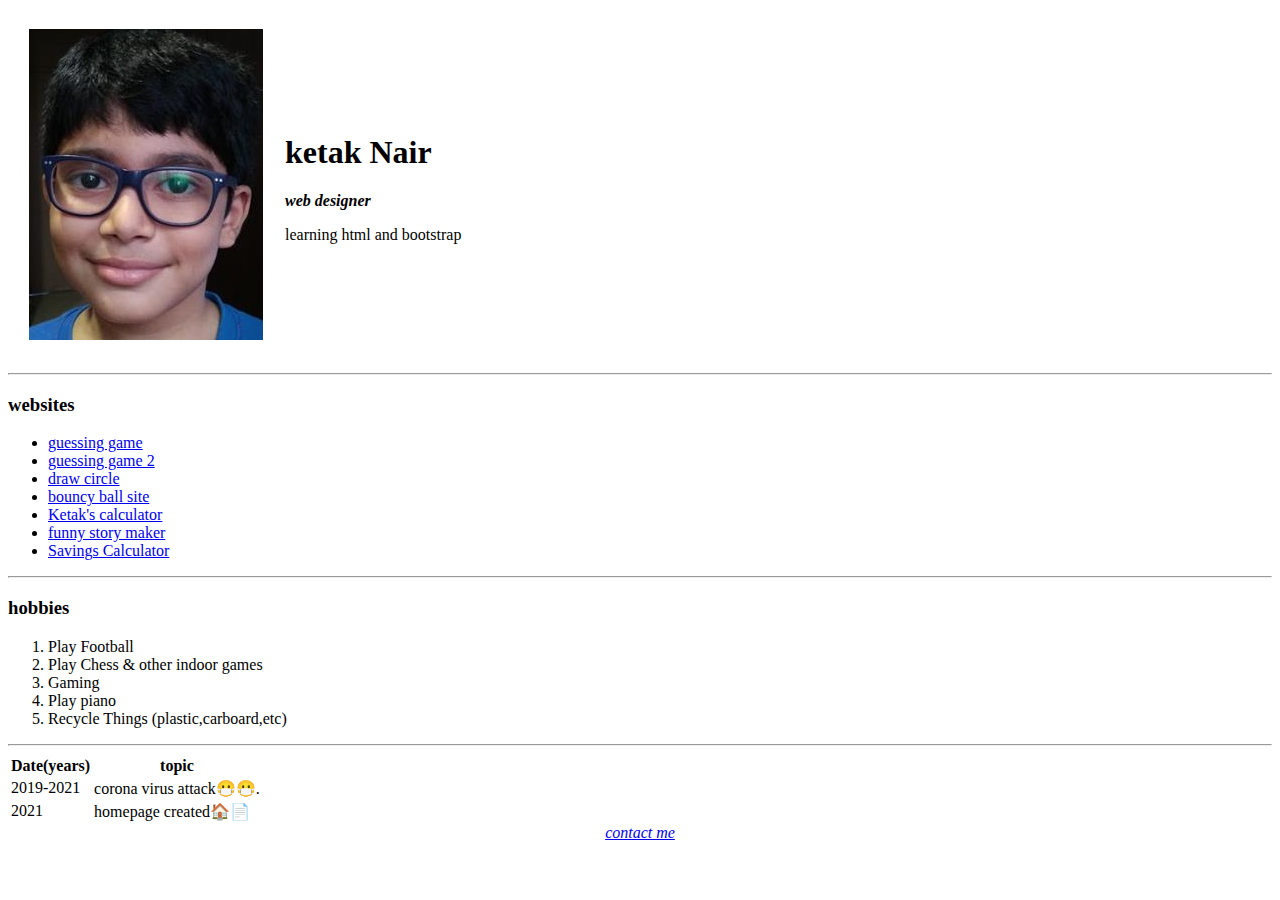
==== index.html @ 6f2fd9a6 "Add intial files in ketakpersonalsite" ====
<!DOCTYPE html>
<html>
  <head>
    <meta charset="utf-8">
    <title>ketak's first site</title>
  </head>
  <body>
    <table cellspacing="20">
      <tr>
        <td><img src="ketak's photo.png" alt="programming" ></td>
        <td>    <h1>ketak Nair</h1>
            <p><em><strong>web designer</strong></em></p>
            <p>learning html and bootstrap</p></td>
      </tr>
    </table>
      <hr>
      <h3>websites</h3>
      <ul>
        <li><a href="guessing game.html">guessing game</a></li>
        <li><a href="guessing game 2.html">guessing game 2</a></li>
        <li><a href="draw.html">draw circle</a></li>
        <li><a href="bouncy balls.html">bouncy ball site</a></li>
        <li><a href="Ketak's calculator.html">Ketak's calculator</a></li>
        <li><a href="funny story maker.html">funny story maker</a></li>
        <li><a href="calculator.html">Savings Calculator</a></li>
      </ul>
      <hr>
      <h3>hobbies</h3>
      <ol>
        <li> Play Football </li>
        <li> Play Chess & other indoor games </li>
        <li> Gaming </li>
        <li> Play piano </li>
        <li> Recycle Things (plastic,carboard,etc) </li>
      </ol>
      <hr>
      <table>
        <thead>
          <th>Date(years)</th>
          <th>topic</th>
        </thead>
        <tbody>
          <tr>
            <td>2019-2021</td>
            <td>corona virus attack😷😷.</td>
          </tr>
          <tr>
            <td>2021</td>
            <td>homepage created🏠📄</td>
          </tr>
        </tbody>
          </table>
      <center><a href="contacts.html"><em>contact me</em></a></center>
  </body>
</html>
</a>
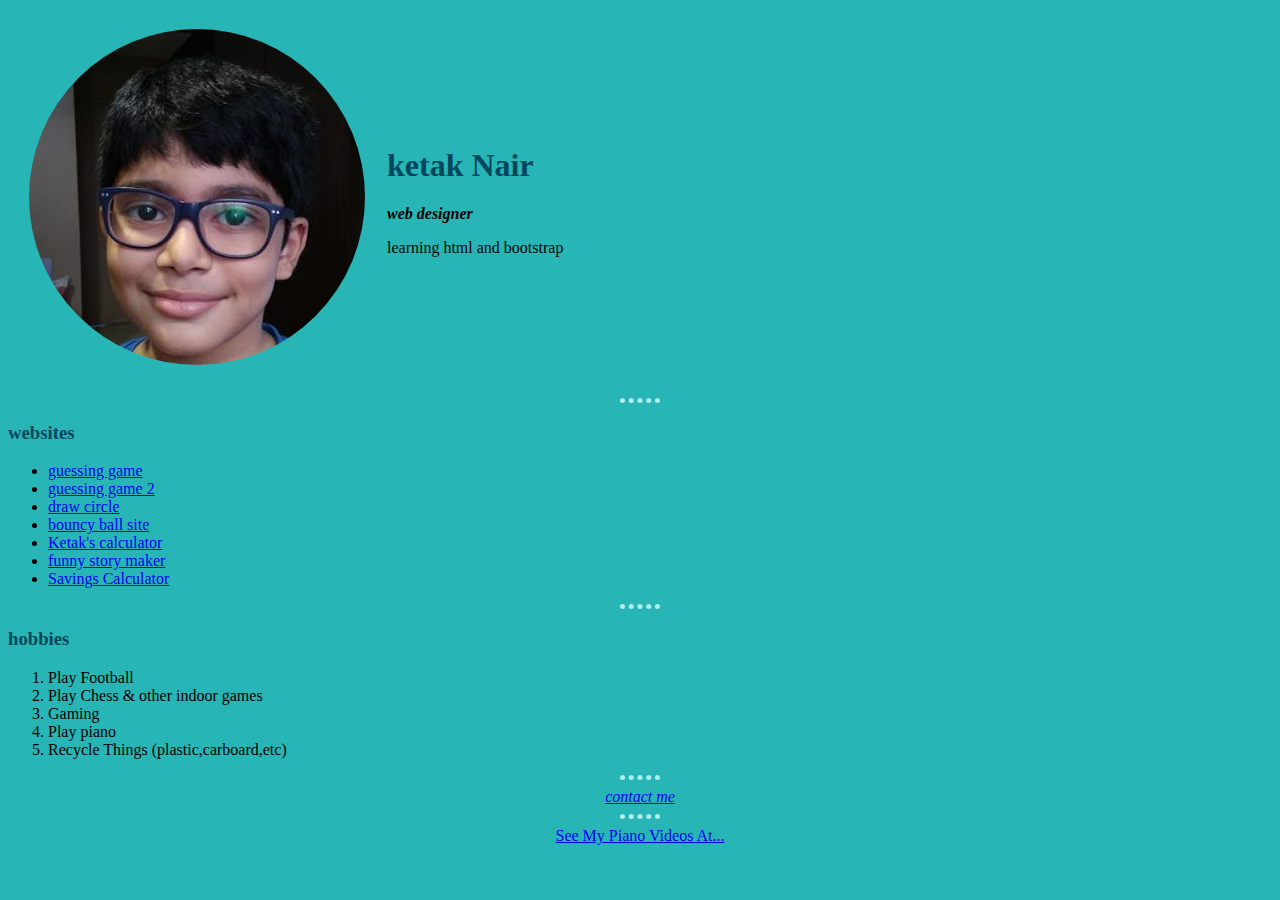
==== commit bccc4d0c: "Update index.html" ====
--- a/index.html
+++ b/index.html
@@ -3,6 +3,7 @@
   <head>
     <meta charset="utf-8">
     <title>ketak's first site</title>
+    <link rel="stylesheet" href="style.css">
   </head>
   <body>
     <table cellspacing="20">
@@ -34,23 +35,9 @@
         <li> Recycle Things (plastic,carboard,etc) </li>
       </ol>
       <hr>
-      <table>
-        <thead>
-          <th>Date(years)</th>
-          <th>topic</th>
-        </thead>
-        <tbody>
-          <tr>
-            <td>2019-2021</td>
-            <td>corona virus attack😷😷.</td>
-          </tr>
-          <tr>
-            <td>2021</td>
-            <td>homepage created🏠📄</td>
-          </tr>
-        </tbody>
-          </table>
       <center><a href="contacts.html"><em>contact me</em></a></center>
+      <hr>
+      <center><a href="https://www.youtube.com/channel/UC_SCpV6HW7uQHGepmEX5SzQ">See My Piano Videos At...</a></center>
   </body>
 </html>
 </a>
--- a/style.css
+++ b/style.css
@@ -0,0 +1,25 @@
+body {
+  background-color:#28b5b5;
+}
+hr {
+border-style:none;
+border-top-style:dotted;
+color:#b0efeb;
+border-width:5px;
+width:40px;
+}
+h1 {
+  color: #02475e;
+}
+h3{
+  color: #02475e;
+}
+ul {
+font-family:Serif;
+}
+ol {
+font-family:Serif;
+}
+label {
+font-family:Serif;
+}
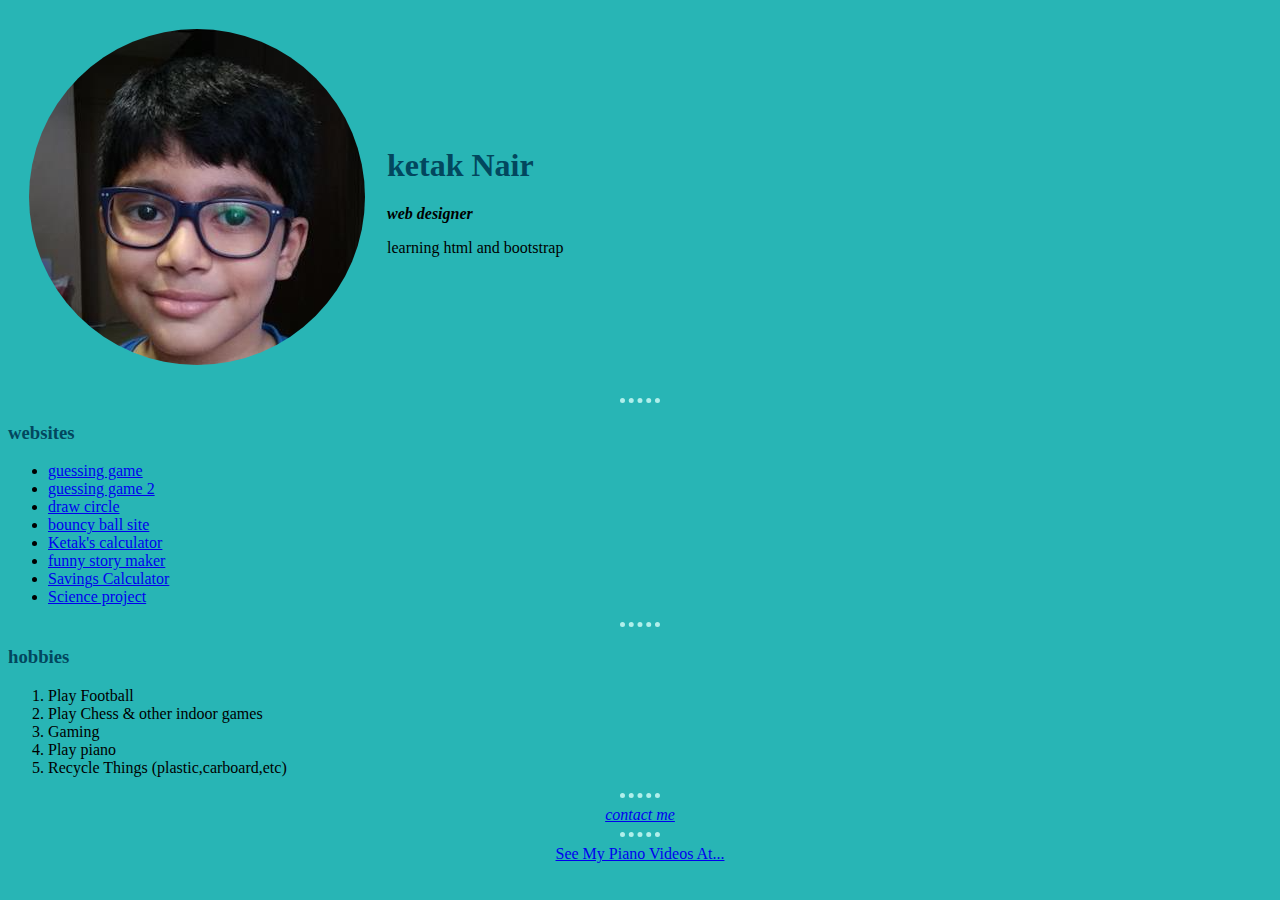
==== commit c3e423b3: "Update index.html" ====
--- a/index.html
+++ b/index.html
@@ -24,6 +24,7 @@
         <li><a href="Ketak's calculator.html">Ketak's calculator</a></li>
         <li><a href="funny story maker.html">funny story maker</a></li>
         <li><a href="calculator.html">Savings Calculator</a></li>
+        <li><a href="science project.html">Science project</a></li>
       </ul>
       <hr>
       <h3>hobbies</h3>
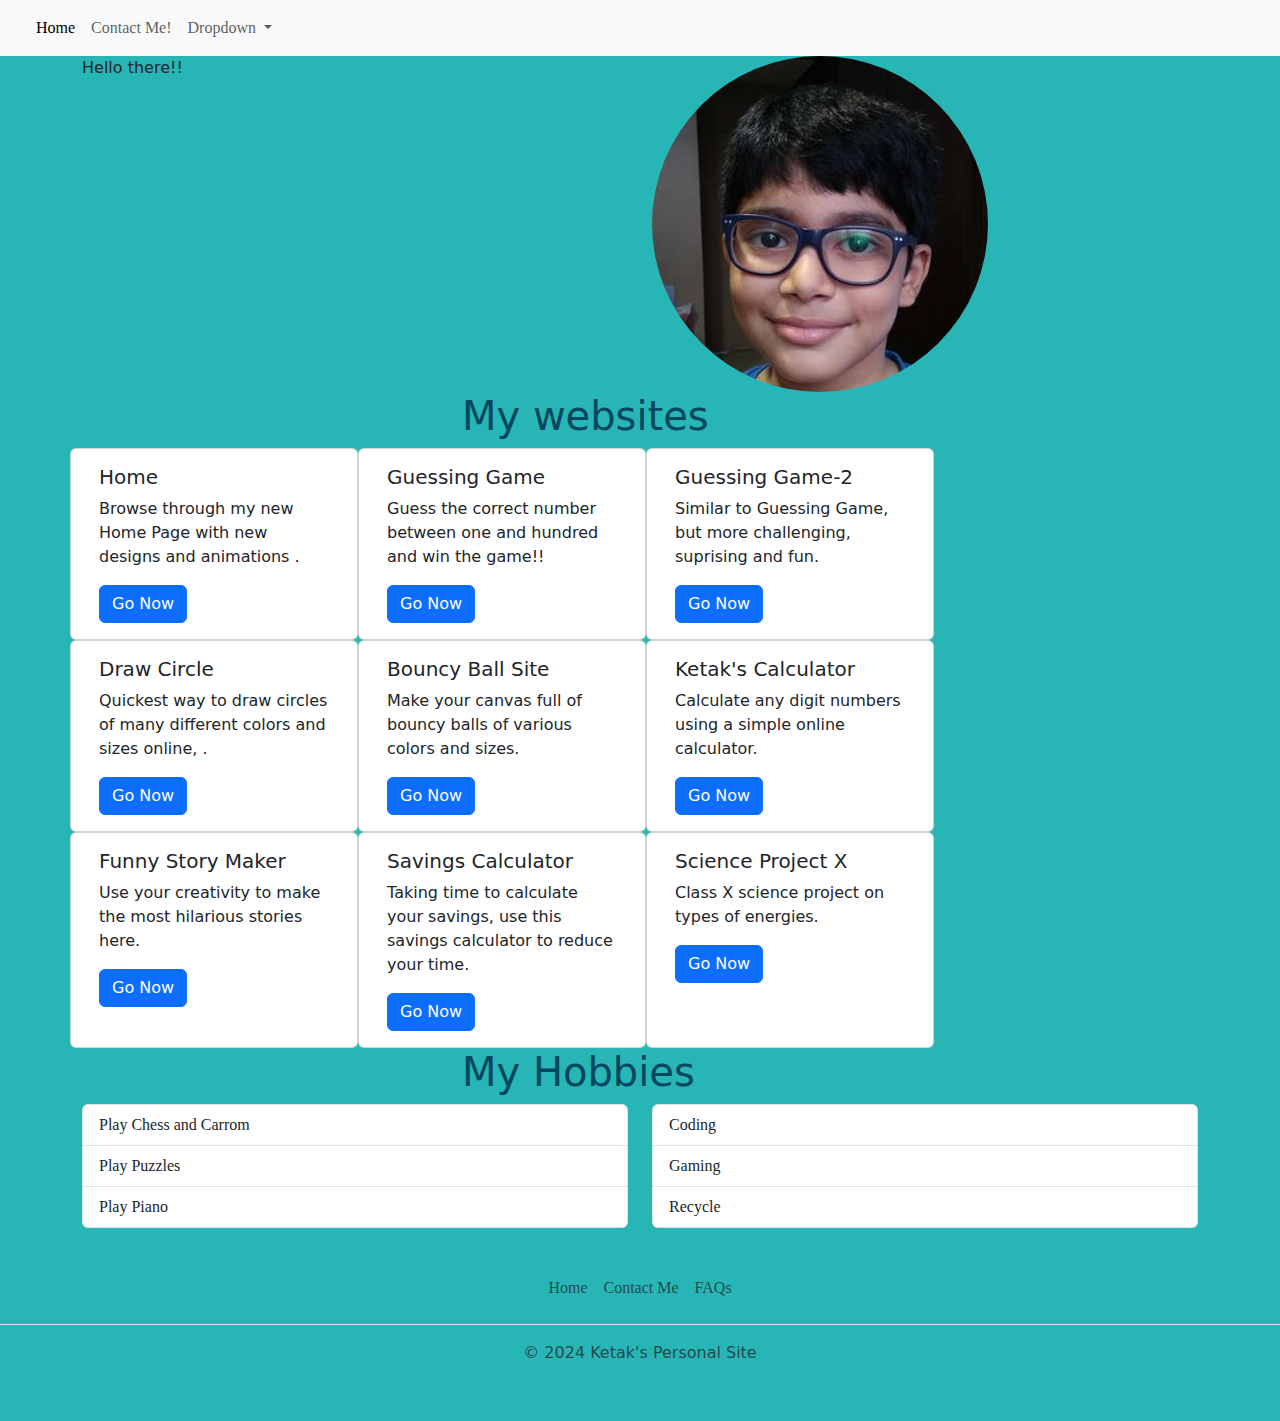
==== commit 0ca0caa2: "Update index.html" ====
--- a/index.html
+++ b/index.html
@@ -1,44 +1,168 @@
 <!DOCTYPE html>
-<html>
-  <head>
-    <meta charset="utf-8">
-    <title>ketak's first site</title>
-    <link rel="stylesheet" href="style.css">
-  </head>
-  <body>
-    <table cellspacing="20">
-      <tr>
-        <td><img src="ketak's photo.png" alt="programming" ></td>
-        <td>    <h1>ketak Nair</h1>
-            <p><em><strong>web designer</strong></em></p>
-            <p>learning html and bootstrap</p></td>
-      </tr>
-    </table>
-      <hr>
-      <h3>websites</h3>
-      <ul>
-        <li><a href="guessing game.html">guessing game</a></li>
-        <li><a href="guessing game 2.html">guessing game 2</a></li>
-        <li><a href="draw.html">draw circle</a></li>
-        <li><a href="bouncy balls.html">bouncy ball site</a></li>
-        <li><a href="Ketak's calculator.html">Ketak's calculator</a></li>
-        <li><a href="funny story maker.html">funny story maker</a></li>
-        <li><a href="calculator.html">Savings Calculator</a></li>
-        <li><a href="science project.html">Science project</a></li>
-      </ul>
-      <hr>
-      <h3>hobbies</h3>
-      <ol>
-        <li> Play Football </li>
-        <li> Play Chess & other indoor games </li>
-        <li> Gaming </li>
-        <li> Play piano </li>
-        <li> Recycle Things (plastic,carboard,etc) </li>
-      </ol>
-      <hr>
-      <center><a href="contacts.html"><em>contact me</em></a></center>
-      <hr>
-      <center><a href="https://www.youtube.com/channel/UC_SCpV6HW7uQHGepmEX5SzQ">See My Piano Videos At...</a></center>
-  </body>
+<html lang="en">
+<head>
+  <meta charset="UTF-8">
+  <meta name="viewport" content="width=device-width, initial-scale=1.0">
+  <title>Document</title>
+  <link href="https://cdn.jsdelivr.net/npm/bootstrap@5.3.3/dist/css/bootstrap.min.css" rel="stylesheet" integrity="sha384-QWTKZyjpPEjISv5WaRU9OFeRpok6YctnYmDr5pNlyT2bRjXh0JMhjY6hW+ALEwIH" crossorigin="anonymous">
+  <link rel="stylesheet" href="style.css">
+</head>
+<body>
+  <nav class="navbar navbar-expand-lg bg-body-tertiary">
+    <div class="container-fluid">
+      <a class="navbar-brand" href="#"><img height="30px" src="pi.png" alt=""></a>
+      <button class="navbar-toggler" type="button" data-bs-toggle="collapse" data-bs-target="#navbarSupportedContent" aria-controls="navbarSupportedContent" aria-expanded="false" aria-label="Toggle navigation">
+        <span class="navbar-toggler-icon"></span>
+      </button>
+      <div class="collapse navbar-collapse" id="navbarSupportedContent">
+        <ul class="navbar-nav me-auto mb-2 mb-lg-0">
+          <li class="nav-item">
+            <a class="nav-link active" aria-current="page" href="#">Home</a>
+          </li>
+          <li class="nav-item">
+            <a class="nav-link" href="#">Contact Me!</a>
+          </li>
+          <li class="nav-item dropdown">
+            <a class="nav-link dropdown-toggle" href="#" role="button" data-bs-toggle="dropdown" aria-expanded="false">
+              Dropdown
+            </a>
+            <ul class="dropdown-menu">
+              <li><a class="dropdown-item" href="#">Home</a></li>
+              <li><a class="dropdown-item" href="#">Guessing Game</a></li>
+              <li><a class="dropdown-item" href="#">Guessing Game-2</a></li>
+              <li><a class="dropdown-item" href="#">Draw Circle</a></li>
+              <li><a class="dropdown-item" href="#">Bouncy Ball Site</a></li>
+              <li><a class="dropdown-item" href="#">Ketak's Calculator</a></li>
+              <li><a class="dropdown-item" href="#">Funny Story Maker</a></li>
+              <li><a class="dropdown-item" href="#">Savings Calculator</a></li>
+              <li><a class="dropdown-item" href="#">Science Project X</a></li>
+            </ul>
+          </li>
+        </ul>
+      </div>
+    </div>
+  </nav>
+  <div class="container-sm">
+    <div class="row">
+      <div class="col-sm-6 profile"><p>Hello there!!</p></div>
+      <div class="col-sm-6 profile"><img src="ketak's photo.png" alt=""></div>
+    </div>
+  </div>
+  <div class="container-fluid">
+    <div class="row">
+      <div class="col-12 mid">
+       <!-- websites -->
+        <div class="container-sm websites">
+          <div class="row">
+            <div class="col-md-4"></div>
+            <div class="col-md-4"><h1 class="title"> My websites</h1></div>
+            <div class="col-md-4"></div>
+          </div>
+          <div class="row">
+            <div class="card col-4" style="width: 18rem;">
+              <div class="card-body">
+                <h5 class="card-title">Home</h5>
+                <p class="card-text">Browse through my new Home Page with new designs and animations .</p>
+                <a href="#" class="btn btn-primary">Go Now</a>
+              </div>
+            </div>
+            <div class="card col-4" style="width: 18rem;">
+              <div class="card-body">
+                <h5 class="card-title">Guessing Game</h5>
+                <p class="card-text">Guess the correct number between one and hundred and win the game!!</p>
+                <a href="guessing game.html" class="btn btn-primary">Go Now</a>
+              </div>
+            </div>
+            <div class="card col-4" style="width: 18rem;">
+              <div class="card-body">
+                <h5 class="card-title">Guessing Game-2</h5>
+                <p class="card-text">Similar to Guessing Game, but more challenging, suprising and fun.</p>
+                <a href="guessing game 2.html" class="btn btn-primary">Go Now</a>
+              </div>
+            </div>
+          </div>
+          <div class="row">
+            <div class="card col-4" style="width: 18rem;">
+              <div class="card-body">
+                <h5 class="card-title">Draw Circle</h5>
+                <p class="card-text">Quickest way to draw circles of many different colors and sizes online, .</p>
+                <a href="draw.html" class="btn btn-primary">Go Now</a>
+              </div>
+            </div>
+            <div class="card col-4" style="width: 18rem;">
+              <div class="card-body">
+                <h5 class="card-title">Bouncy Ball Site</h5>
+                <p class="card-text">Make your canvas full of bouncy balls of various colors and sizes.</p>
+                <a href="bouncy balls.html" class="btn btn-primary">Go Now</a>
+              </div>
+            </div>
+            <div class="card col-4" style="width: 18rem;">
+              <div class="card-body">
+                <h5 class="card-title">Ketak's Calculator</h5>
+                <p class="card-text">Calculate any digit numbers using a simple online calculator.</p>
+                <a href="Ketak's calculator.html" class="btn btn-primary">Go Now</a>
+              </div>
+            </div>
+          </div>
+          <div class="row">
+            <div class="card col-4" style="width: 18rem;">
+              <div class="card-body">
+                <h5 class="card-title">Funny Story Maker</h5>
+                <p class="card-text">Use your creativity to make the most hilarious stories here.</p>
+                <a href="funny story maker.html" class="btn btn-primary">Go Now</a>
+              </div>
+            </div>
+            <div class="card col-4" style="width: 18rem;">
+              <div class="card-body">
+                <h5 class="card-title">Savings Calculator</h5>
+                <p class="card-text">Taking time to calculate your savings, use this savings calculator to reduce your time.</p>
+                <a href="calculator.html" class="btn btn-primary">Go Now</a>
+              </div>
+            </div>
+            <div class="card col-4" style="width: 18rem;">
+              <div class="card-body">
+                <h5 class="card-title">Science Project X</h5>
+                <p class="card-text">Class X science project on types of energies.</p>
+                <a href="science project.html" class="btn btn-primary">Go Now</a>
+              </div>
+            </div>
+          </div>
+          <div class="row">
+            <div class="col-sm-4"></div>
+            <div class="col-sm-4"><h1 class="title"> My Hobbies </h1></div>
+            <div class="col-sm-4"></div>
+          </div>
+          <div class="row">
+            <div class="col-sm-6">
+              <ul class="list-group ">
+                <li class="list-group-item">Play Chess and Carrom</li>
+                <li class="list-group-item">Play Puzzles</li>
+                <li class="list-group-item">Play Piano</li>
+              </ul>
+            </div>
+            <div class="col-sm-6">
+              <ul class="list-group ">
+                <li class="list-group-item">Coding</li>
+                <li class="list-group-item">Gaming</li>
+                <li class="list-group-item">Recycle</li>
+              </ul>
+            </div>
+          </div>
+        </div>
+      </div>
+      </div>
+  </div>
+    <div>
+      <footer class="py-3 my-4">
+    <ul class="nav justify-content-center border-bottom pb-3 mb-3">
+      <li class="nav-item"><a href="#" class="nav-link px-2 text-muted">Home</a></li>
+      <li class="nav-item"><a href="#" class="nav-link px-2 text-muted">Contact Me</a></li>
+      <li class="nav-item"><a href="#" class="nav-link px-2 text-muted">FAQs</a></li>
+    </ul>
+    <p class="text-center text-muted">© 2024 Ketak's Personal Site</p>
+  </footer>
+    </div>
+
+  <script src="https://cdn.jsdelivr.net/npm/bootstrap@5.3.3/dist/js/bootstrap.bundle.min.js" integrity="sha384-YvpcrYf0tY3lHB60NNkmXc5s9fDVZLESaAA55NDzOxhy9GkcIdslK1eN7N6jIeHz" crossorigin="anonymous"></script>
+</body>
 </html>
-</a>
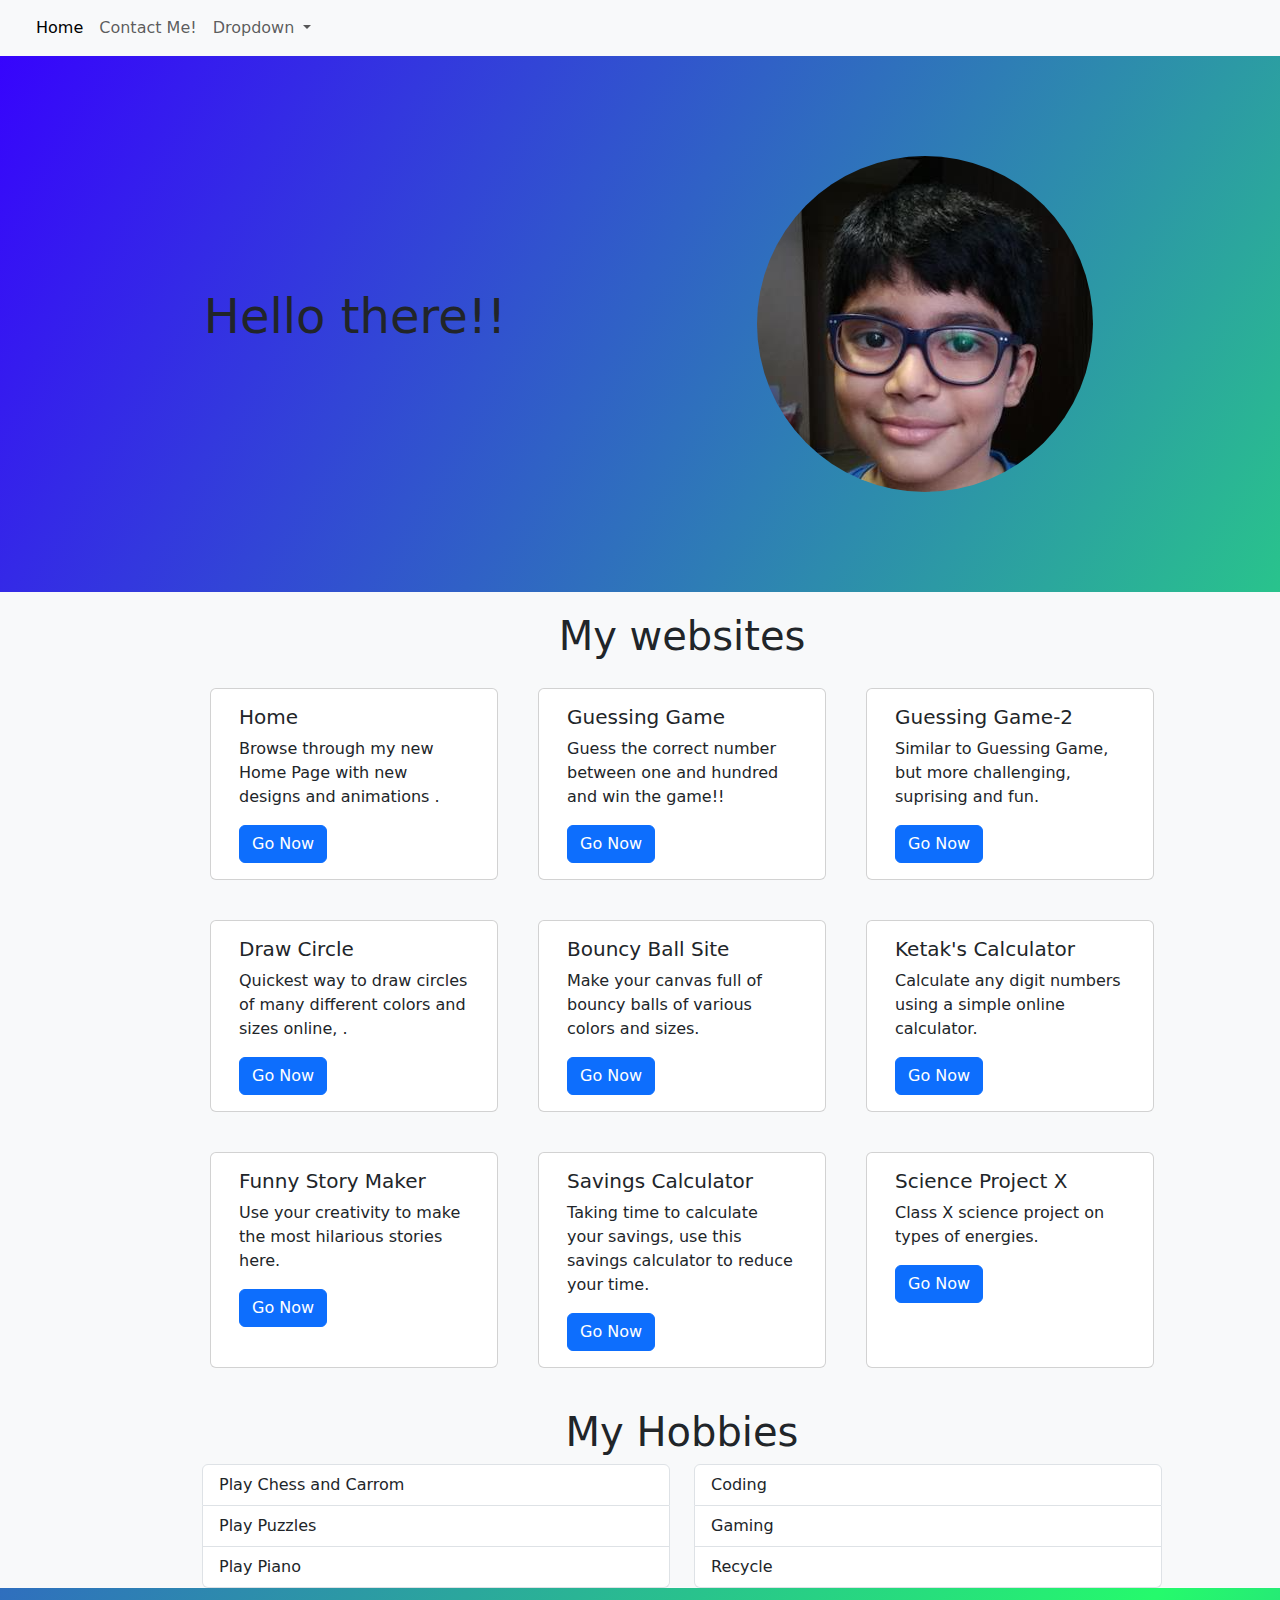
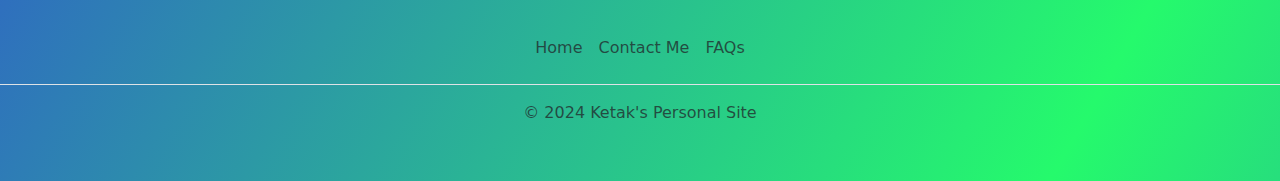
==== commit 9b38b6a4: "Update index.html" ====
--- a/index.html
+++ b/index.html
@@ -3,7 +3,7 @@
 <head>
   <meta charset="UTF-8">
   <meta name="viewport" content="width=device-width, initial-scale=1.0">
-  <title>Document</title>
+  <title>Ketak's Personal Site</title>
   <link href="https://cdn.jsdelivr.net/npm/bootstrap@5.3.3/dist/css/bootstrap.min.css" rel="stylesheet" integrity="sha384-QWTKZyjpPEjISv5WaRU9OFeRpok6YctnYmDr5pNlyT2bRjXh0JMhjY6hW+ALEwIH" crossorigin="anonymous">
   <link rel="stylesheet" href="style.css">
 </head>
--- a/style.css
+++ b/style.css
@@ -1,25 +1,63 @@
-body {
-  background-color:#28b5b5;
+body{
+
+  background: linear-gradient(300deg, #3700ff, #25fa6c, #3700ff);
+  background-size: 180% 180%;
+  animation: gradient-animation 18s ease infinite;
 }
-hr {
-border-style:none;
-border-top-style:dotted;
-color:#b0efeb;
-border-width:5px;
-width:40px;
+@keyframes gradient-animation {
+  0% {
+    background-position: 0% 50%;
+  }
+  50% {
+    background-position: 100% 50%;
+  }
+  100% {
+    background-position: 0% 50%;
+  }
 }
-h1 {
-  color: #02475e;
+.profile{
+  display:flex;
+  justify-content: center;
+  align-items: center;
+  margin:100px 0px 100px 0px ;
 }
-h3{
-  color: #02475e;
+@media (max-width:576px){
+  .profile{margin: 200px;}
+  .profile > img{margin-right:120px}
+  .card{margin-left:140px;}
+  .title{margin-right: 200px;}
 }
-ul {
-font-family:Serif;
+.profile > p{
+  font-size: 3em;   
 }
-ol {
-font-family:Serif;
+.mid{
+  background-color: #f8f9fa;
+  justify-content: center;
+  align-items: center;
 }
-label {
-font-family:Serif;
+.websites{
+  display: grid;
+  justify-content: center;
+  align-items: center;
+  margin-left: 100px;
 }
+.card{
+  margin: 20px;
+}
+.hobbies{
+  margin:20px;
+  display:grid;
+  justify-content: center;
+  align-items: center;
+}
+.title{
+  text-align: center;
+  padding: 20px;
+  padding-bottom:0%;
+}
+.space{
+  margin: 20px;
+}
+#imgCanvas{
+ background-color: white;
+}
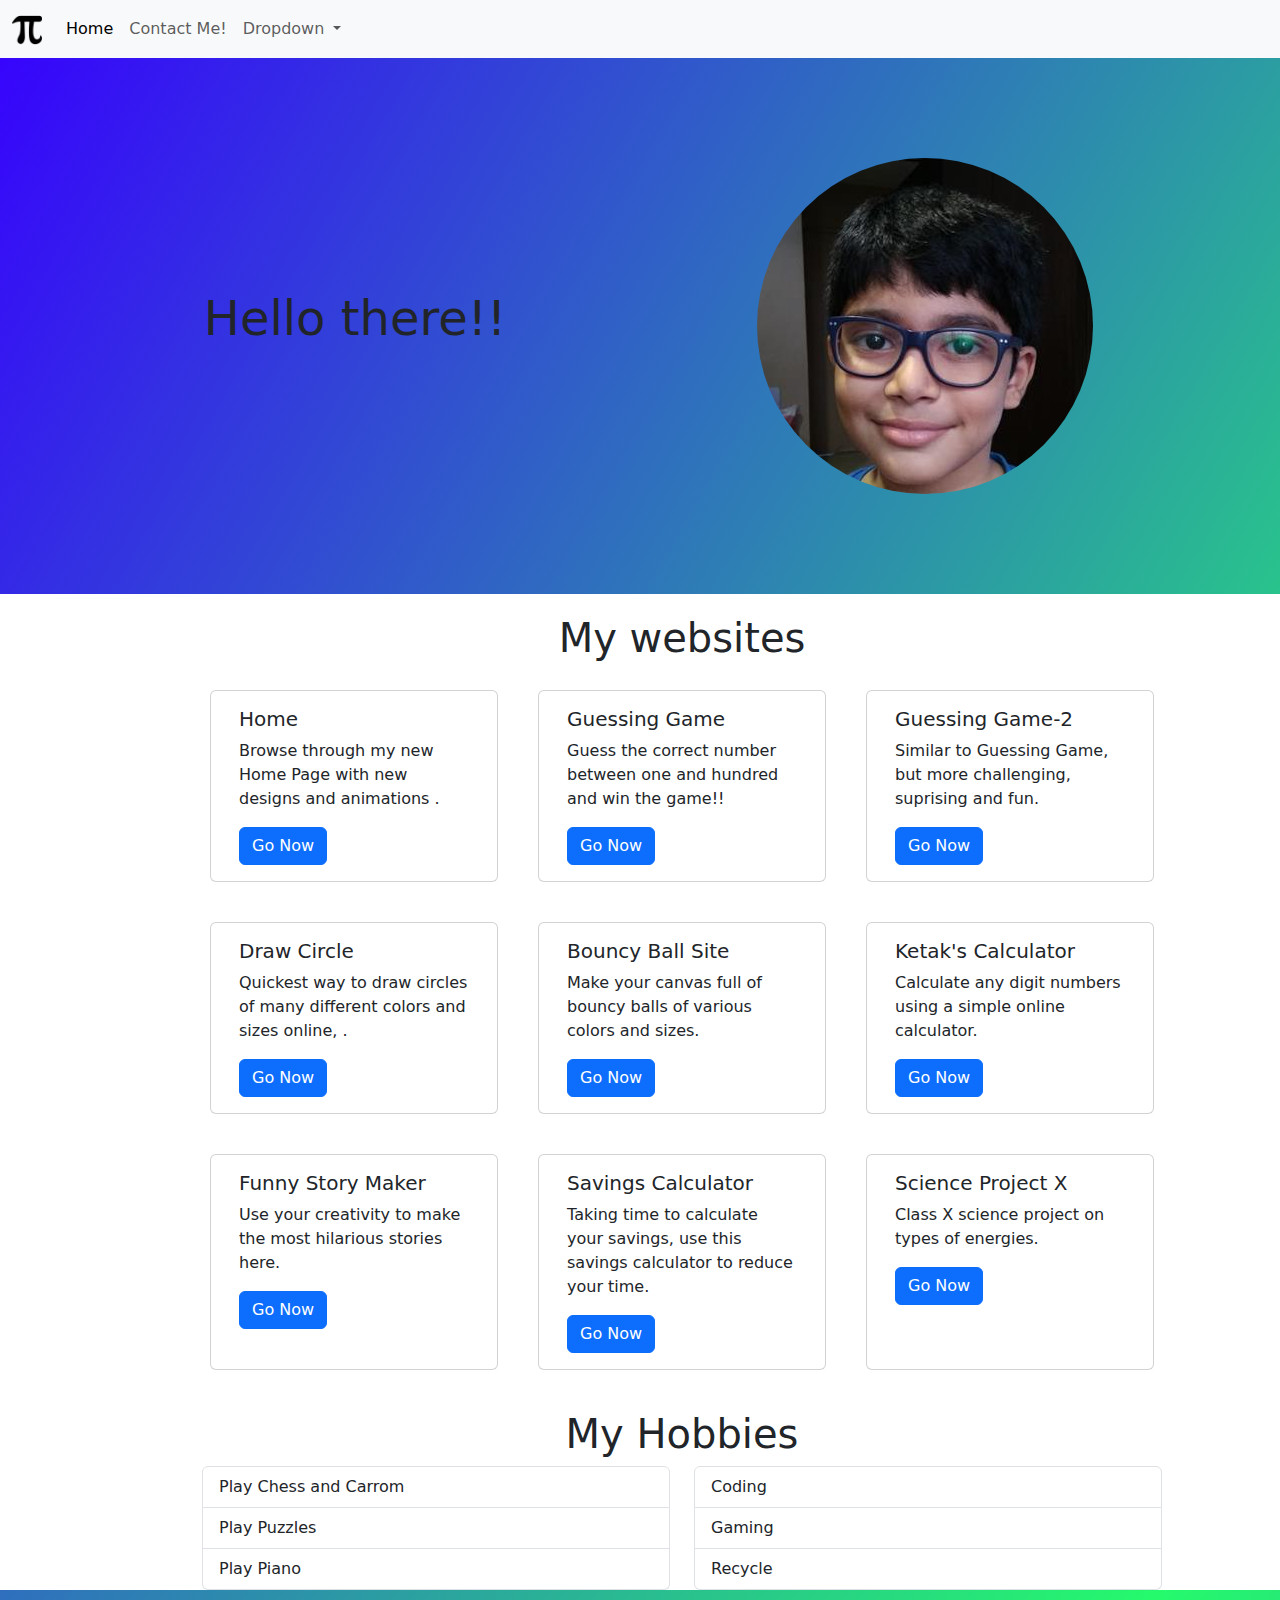
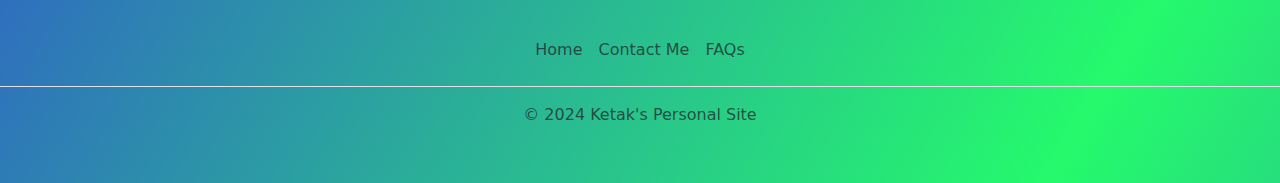
==== commit 1cc021e9: "Update index.html" ====
--- a/index.html
+++ b/index.html
@@ -156,7 +156,7 @@
       <footer class="py-3 my-4">
     <ul class="nav justify-content-center border-bottom pb-3 mb-3">
       <li class="nav-item"><a href="#" class="nav-link px-2 text-muted">Home</a></li>
-      <li class="nav-item"><a href="#" class="nav-link px-2 text-muted">Contact Me</a></li>
+      <li class="nav-item"><a href="contacts.html" class="nav-link px-2 text-muted">Contact Me</a></li>
       <li class="nav-item"><a href="#" class="nav-link px-2 text-muted">FAQs</a></li>
     </ul>
     <p class="text-center text-muted">© 2024 Ketak's Personal Site</p>
--- a/style.css
+++ b/style.css
@@ -61,3 +61,67 @@
 #imgCanvas{
  background-color: white;
 }
+.mid{
+  background-color: white;
+  width: 100%;
+}
+.profile-info{
+  width: 100%;
+}
+.info > p{
+  font-family: "Cedarville Cursive", cursive;
+  font-weight: 400;
+  font-style: normal;
+  font-size: 100px;
+  text-align: center;
+  padding: 100px;
+}
+.grid-container{
+  display: grid;
+  grid-template-columns: auto auto;
+  column-gap: 2em;
+  row-gap: 2em;
+  justify-content: center;
+}
+.item{
+  height: 300px;
+  width: 500px;
+  margin:20px ;
+  word-wrap: break-word;
+  padding: 5em;
+  box-shadow: 2px 2px 2px rgb(23, 53, 63);
+  border-radius: 5px;
+  background: linear-gradient(300deg, #ddd4ff, #d1ffe0, #ddd4ff);
+  background-size: 180% 180%;
+  animation: gradient-animation 18s ease infinite;
+}
+@keyframes gradient-animation {
+  0% {
+    background-position: 0% 50%;
+  }
+  50% {
+    background-position: 100% 50%;
+  }
+  100% {
+    background-position: 0% 50%;
+  }
+}
+.btn-primary:hover{
+  box-shadow:5px 5px 5px rgb(75, 98, 105);
+}
+@media (max-width:992px){
+  .grid-container{
+    display: grid;
+    grid-template-columns: auto ;
+  }
+}
+@media (max-width:576px){
+  .grid-container{
+    display: grid;
+    grid-template-columns: auto ;
+  }
+  .item{
+    height: 250px;
+    width: 400px;
+  }
+}
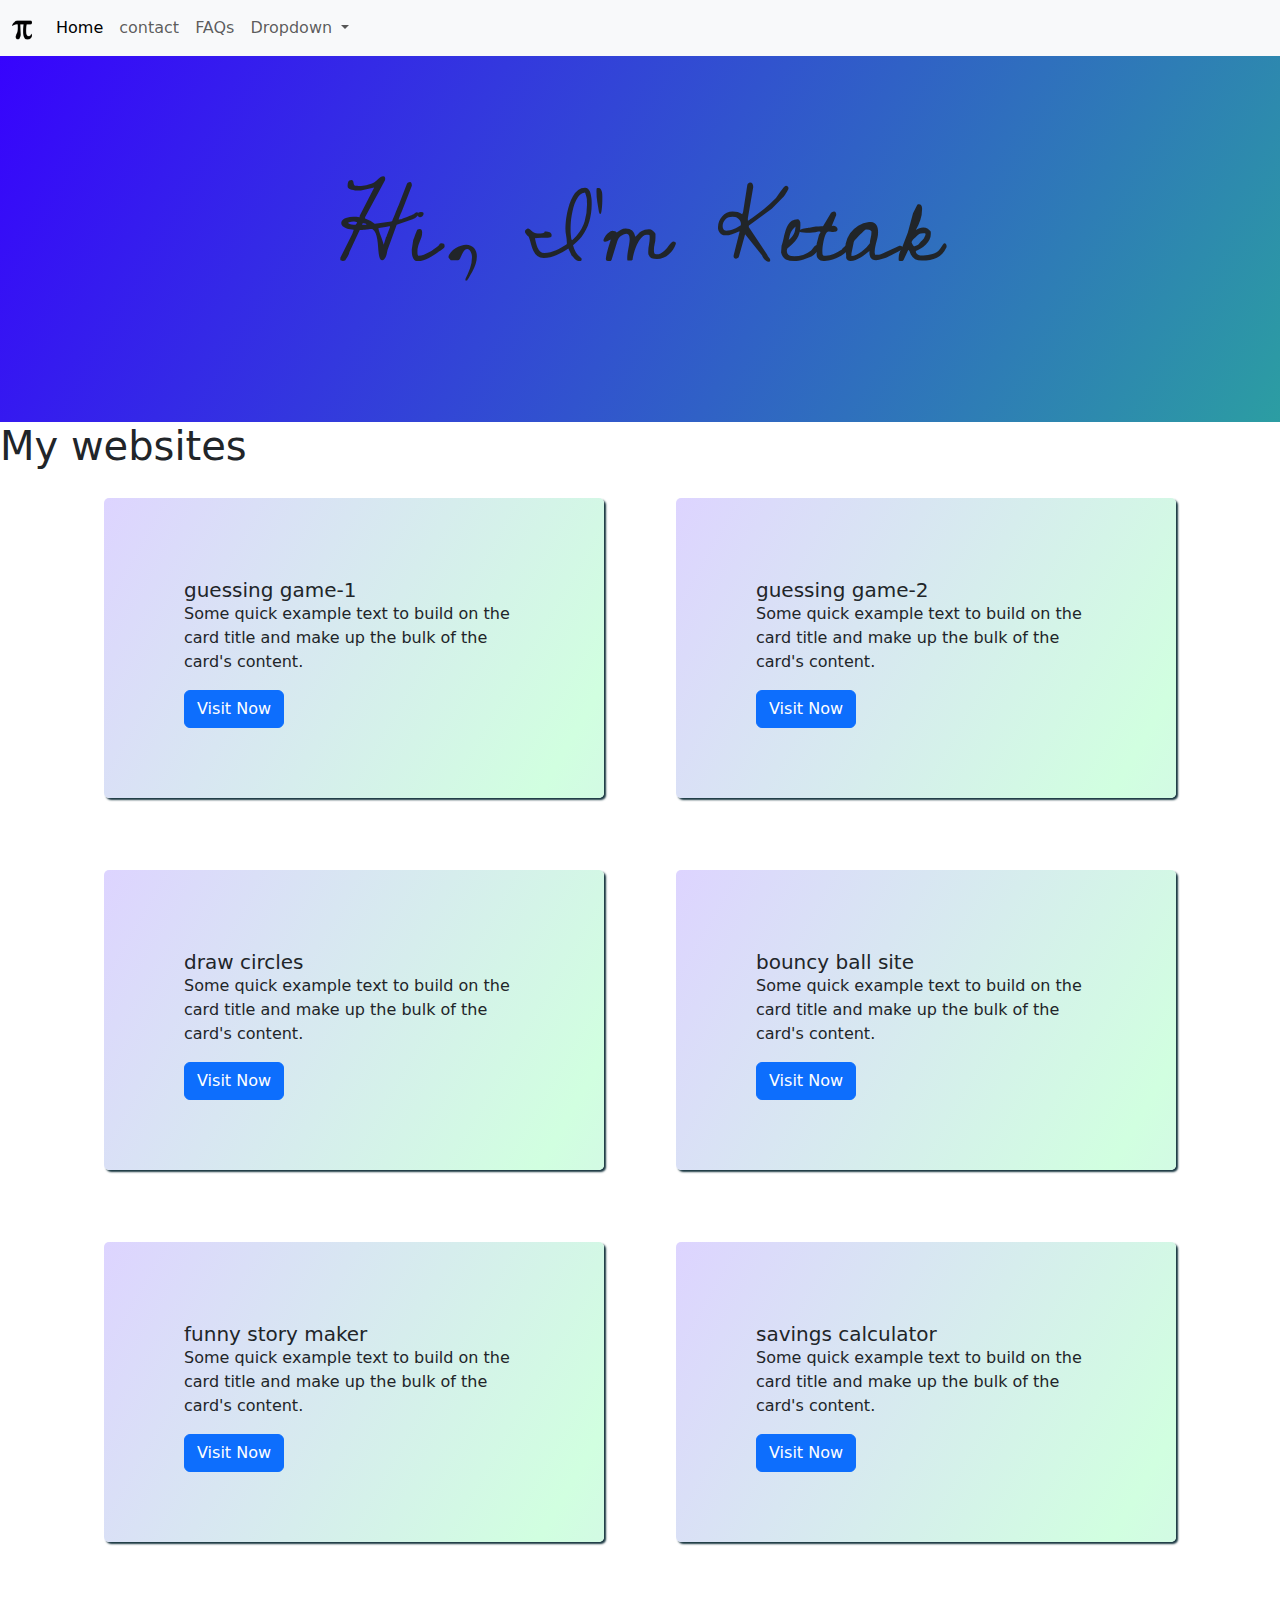
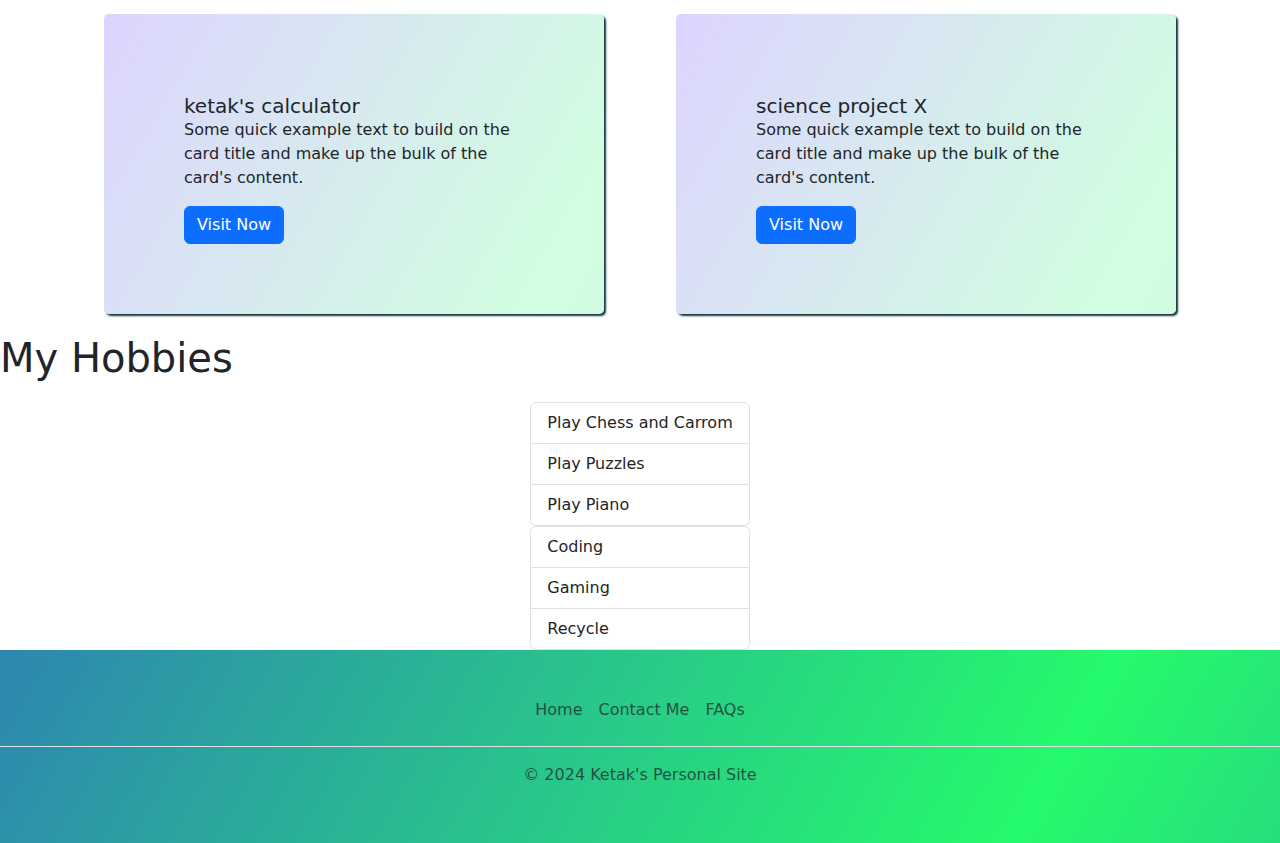
==== commit 2df7f3dd: "Update index.html" ====
--- a/index.html
+++ b/index.html
@@ -4,13 +4,17 @@
   <meta charset="UTF-8">
   <meta name="viewport" content="width=device-width, initial-scale=1.0">
   <title>Ketak's Personal Site</title>
+  <link rel="icon" href="pi.png">
   <link href="https://cdn.jsdelivr.net/npm/bootstrap@5.3.3/dist/css/bootstrap.min.css" rel="stylesheet" integrity="sha384-QWTKZyjpPEjISv5WaRU9OFeRpok6YctnYmDr5pNlyT2bRjXh0JMhjY6hW+ALEwIH" crossorigin="anonymous">
+  <link rel="preconnect" href="https://fonts.googleapis.com">
+  <link rel="preconnect" href="https://fonts.gstatic.com" crossorigin>
+  <link href="https://fonts.googleapis.com/css2?family=Cedarville+Cursive&display=swap" rel="stylesheet">
   <link rel="stylesheet" href="style.css">
 </head>
 <body>
   <nav class="navbar navbar-expand-lg bg-body-tertiary">
     <div class="container-fluid">
-      <a class="navbar-brand" href="#"><img height="30px" src="pi.png" alt=""></a>
+      <a class="navbar-brand" href="#"><img width="20px" src="pi.png" alt=""></a>
       <button class="navbar-toggler" type="button" data-bs-toggle="collapse" data-bs-target="#navbarSupportedContent" aria-controls="navbarSupportedContent" aria-expanded="false" aria-label="Toggle navigation">
         <span class="navbar-toggler-icon"></span>
       </button>
@@ -20,7 +24,10 @@
             <a class="nav-link active" aria-current="page" href="#">Home</a>
           </li>
           <li class="nav-item">
-            <a class="nav-link" href="#">Contact Me!</a>
+            <a class="nav-link" href="contacts.html">contact</a>
+          </li>
+          <li class="nav-item">
+            <a class="nav-link" href="contacts.html">FAQs</a>
           </li>
           <li class="nav-item dropdown">
             <a class="nav-link dropdown-toggle" href="#" role="button" data-bs-toggle="dropdown" aria-expanded="false">
@@ -28,141 +35,98 @@
             </a>
             <ul class="dropdown-menu">
               <li><a class="dropdown-item" href="#">Home</a></li>
-              <li><a class="dropdown-item" href="#">Guessing Game</a></li>
-              <li><a class="dropdown-item" href="#">Guessing Game-2</a></li>
-              <li><a class="dropdown-item" href="#">Draw Circle</a></li>
-              <li><a class="dropdown-item" href="#">Bouncy Ball Site</a></li>
-              <li><a class="dropdown-item" href="#">Ketak's Calculator</a></li>
-              <li><a class="dropdown-item" href="#">Funny Story Maker</a></li>
-              <li><a class="dropdown-item" href="#">Savings Calculator</a></li>
-              <li><a class="dropdown-item" href="#">Science Project X</a></li>
+              <li><a class="dropdown-item" href="guessing game.html">Guessing Game</a></li>
+              <li><a class="dropdown-item" href="guessing game 2.html">Guessing Game-2</a></li>
+              <li><a class="dropdown-item" href="draw.html">Draw Circle</a></li>
+              <li><a class="dropdown-item" href="bouncy balls.html">Bouncy Ball Site</a></li>
+              <li><a class="dropdown-item" href="Ketak's calculator.html">Ketak's Calculator</a></li>
+              <li><a class="dropdown-item" href="funny story maker.html">Funny Story Maker</a></li>
+              <li><a class="dropdown-item" href="calculator.html">Savings Calculator</a></li>
+              <li><a class="dropdown-item" href="science project.html">Science Project X</a></li>
             </ul>
           </li>
         </ul>
       </div>
     </div>
   </nav>
-  <div class="container-sm">
+  <div class="container profile-info">
     <div class="row">
-      <div class="col-sm-6 profile"><p>Hello there!!</p></div>
-      <div class="col-sm-6 profile"><img src="ketak's photo.png" alt=""></div>
+      <div class="col-12 info"><p>Hi, I'm Ketak</p></div>
     </div>
   </div>
-  <div class="container-fluid">
-    <div class="row">
-      <div class="col-12 mid">
-       <!-- websites -->
-        <div class="container-sm websites">
-          <div class="row">
-            <div class="col-md-4"></div>
-            <div class="col-md-4"><h1 class="title"> My websites</h1></div>
-            <div class="col-md-4"></div>
-          </div>
-          <div class="row">
-            <div class="card col-4" style="width: 18rem;">
-              <div class="card-body">
-                <h5 class="card-title">Home</h5>
-                <p class="card-text">Browse through my new Home Page with new designs and animations .</p>
-                <a href="#" class="btn btn-primary">Go Now</a>
-              </div>
-            </div>
-            <div class="card col-4" style="width: 18rem;">
-              <div class="card-body">
-                <h5 class="card-title">Guessing Game</h5>
-                <p class="card-text">Guess the correct number between one and hundred and win the game!!</p>
-                <a href="guessing game.html" class="btn btn-primary">Go Now</a>
-              </div>
-            </div>
-            <div class="card col-4" style="width: 18rem;">
-              <div class="card-body">
-                <h5 class="card-title">Guessing Game-2</h5>
-                <p class="card-text">Similar to Guessing Game, but more challenging, suprising and fun.</p>
-                <a href="guessing game 2.html" class="btn btn-primary">Go Now</a>
-              </div>
-            </div>
-          </div>
-          <div class="row">
-            <div class="card col-4" style="width: 18rem;">
-              <div class="card-body">
-                <h5 class="card-title">Draw Circle</h5>
-                <p class="card-text">Quickest way to draw circles of many different colors and sizes online, .</p>
-                <a href="draw.html" class="btn btn-primary">Go Now</a>
-              </div>
-            </div>
-            <div class="card col-4" style="width: 18rem;">
-              <div class="card-body">
-                <h5 class="card-title">Bouncy Ball Site</h5>
-                <p class="card-text">Make your canvas full of bouncy balls of various colors and sizes.</p>
-                <a href="bouncy balls.html" class="btn btn-primary">Go Now</a>
-              </div>
-            </div>
-            <div class="card col-4" style="width: 18rem;">
-              <div class="card-body">
-                <h5 class="card-title">Ketak's Calculator</h5>
-                <p class="card-text">Calculate any digit numbers using a simple online calculator.</p>
-                <a href="Ketak's calculator.html" class="btn btn-primary">Go Now</a>
-              </div>
-            </div>
-          </div>
-          <div class="row">
-            <div class="card col-4" style="width: 18rem;">
-              <div class="card-body">
-                <h5 class="card-title">Funny Story Maker</h5>
-                <p class="card-text">Use your creativity to make the most hilarious stories here.</p>
-                <a href="funny story maker.html" class="btn btn-primary">Go Now</a>
-              </div>
-            </div>
-            <div class="card col-4" style="width: 18rem;">
-              <div class="card-body">
-                <h5 class="card-title">Savings Calculator</h5>
-                <p class="card-text">Taking time to calculate your savings, use this savings calculator to reduce your time.</p>
-                <a href="calculator.html" class="btn btn-primary">Go Now</a>
-              </div>
-            </div>
-            <div class="card col-4" style="width: 18rem;">
-              <div class="card-body">
-                <h5 class="card-title">Science Project X</h5>
-                <p class="card-text">Class X science project on types of energies.</p>
-                <a href="science project.html" class="btn btn-primary">Go Now</a>
-              </div>
-            </div>
-          </div>
-          <div class="row">
-            <div class="col-sm-4"></div>
-            <div class="col-sm-4"><h1 class="title"> My Hobbies </h1></div>
-            <div class="col-sm-4"></div>
-          </div>
-          <div class="row">
-            <div class="col-sm-6">
-              <ul class="list-group ">
-                <li class="list-group-item">Play Chess and Carrom</li>
-                <li class="list-group-item">Play Puzzles</li>
-                <li class="list-group-item">Play Piano</li>
-              </ul>
-            </div>
-            <div class="col-sm-6">
-              <ul class="list-group ">
-                <li class="list-group-item">Coding</li>
-                <li class="list-group-item">Gaming</li>
-                <li class="list-group-item">Recycle</li>
-              </ul>
-            </div>
-          </div>
+  <div class="mid">
+    <h1>My websites</h1>
+    <div class="grid-container">
+        <div class="item">
+          <h5 class="card-title">guessing game-1</h5>
+          <p class="card-text">Some quick example text to build on the card title and make up the bulk of the card's content.</p>
+      <a href="guessing game.html" class="btn btn-primary">Visit Now</a>
         </div>
+        <div class="item">
+          <h5 class="card-title">guessing game-2</h5>
+          <p class="card-text">Some quick example text to build on the card title and make up the bulk of the card's content.</p>
+      <a href="guessing game 2.html" class="btn btn-primary">Visit Now</a>
+        </div>
+        <div class="item">
+          <h5 class="card-title">draw circles</h5>
+          <p class="card-text">Some quick example text to build on the card title and make up the bulk of the card's content.</p>
+      <a href="draw.html" class="btn btn-primary">Visit Now</a>
+        </div>
+        <div class="item">
+          <h5 class="card-title">bouncy ball site</h5>
+          <p class="card-text">Some quick example text to build on the card title and make up the bulk of the card's content.</p>
+      <a href="bouncy balls.html" class="btn btn-primary">Visit Now</a>
+        </div>
+        <div class="item">
+          <h5 class="card-title">funny story maker</h5>
+          <p class="card-text">Some quick example text to build on the card title and make up the bulk of the card's content.</p>
+      <a href="funny story maker.html" class="btn btn-primary">Visit Now</a>
+        </div>
+        <div class="item">
+          <h5 class="card-title">savings calculator</h5>
+          <p class="card-text">Some quick example text to build on the card title and make up the bulk of the card's content.</p>
+      <a href="calculator.html" class="btn btn-primary">Visit Now</a>
+        </div>
+        <div class="item">
+          <h5 class="card-title">ketak's calculator</h5>
+          <p class="card-text">Some quick example text to build on the card title and make up the bulk of the card's content.</p>
+      <a href="Ketak's calculator.html" class="btn btn-primary">Visit Now</a>
+        </div> 
+        <div class="item">
+          <h5 class="card-title">science project X</h5>
+          <p class="card-text">Some quick example text to build on the card title and make up the bulk of the card's content.</p>
+      <a href="science project.html" class="btn btn-primary">Visit Now</a>
+        </div>
+    </div>
+    <h1>My Hobbies</h1>
+    <div class="hobbies">
+      <div class="hobbies-table">
+        <ul class="list-group ">
+          <li class="list-group-item">Play Chess and Carrom</li>
+          <li class="list-group-item">Play Puzzles</li>
+          <li class="list-group-item">Play Piano</li>
+        </ul>
       </div>
+      <div class="hobbies-table">
+        <ul class="list-group ">
+          <li class="list-group-item">Coding</li>
+          <li class="list-group-item">Gaming</li>
+          <li class="list-group-item">Recycle</li>
+        </ul>
       </div>
+    </div>
   </div>
-    <div>
-      <footer class="py-3 my-4">
-    <ul class="nav justify-content-center border-bottom pb-3 mb-3">
-      <li class="nav-item"><a href="#" class="nav-link px-2 text-muted">Home</a></li>
-      <li class="nav-item"><a href="contacts.html" class="nav-link px-2 text-muted">Contact Me</a></li>
-      <li class="nav-item"><a href="#" class="nav-link px-2 text-muted">FAQs</a></li>
-    </ul>
-    <p class="text-center text-muted">© 2024 Ketak's Personal Site</p>
-  </footer>
-    </div>
 
+    <footer class="py-3 my-4">
+  <ul class="nav justify-content-center border-bottom pb-3 mb-3">
+    <li class="nav-item"><a href="#" class="nav-link px-2 text-muted">Home</a></li>
+    <li class="nav-item"><a href="contacts.html" class="nav-link px-2 text-muted">Contact Me</a></li>
+    <li class="nav-item"><a href="contacts.html" class="nav-link px-2 text-muted">FAQs</a></li>
+  </ul>
+  <p class="text-center text-muted">© 2024 Ketak's Personal Site</p>
+</footer>
+  </div>
+  
   <script src="https://cdn.jsdelivr.net/npm/bootstrap@5.3.3/dist/js/bootstrap.bundle.min.js" integrity="sha384-YvpcrYf0tY3lHB60NNkmXc5s9fDVZLESaAA55NDzOxhy9GkcIdslK1eN7N6jIeHz" crossorigin="anonymous"></script>
 </body>
 </html>
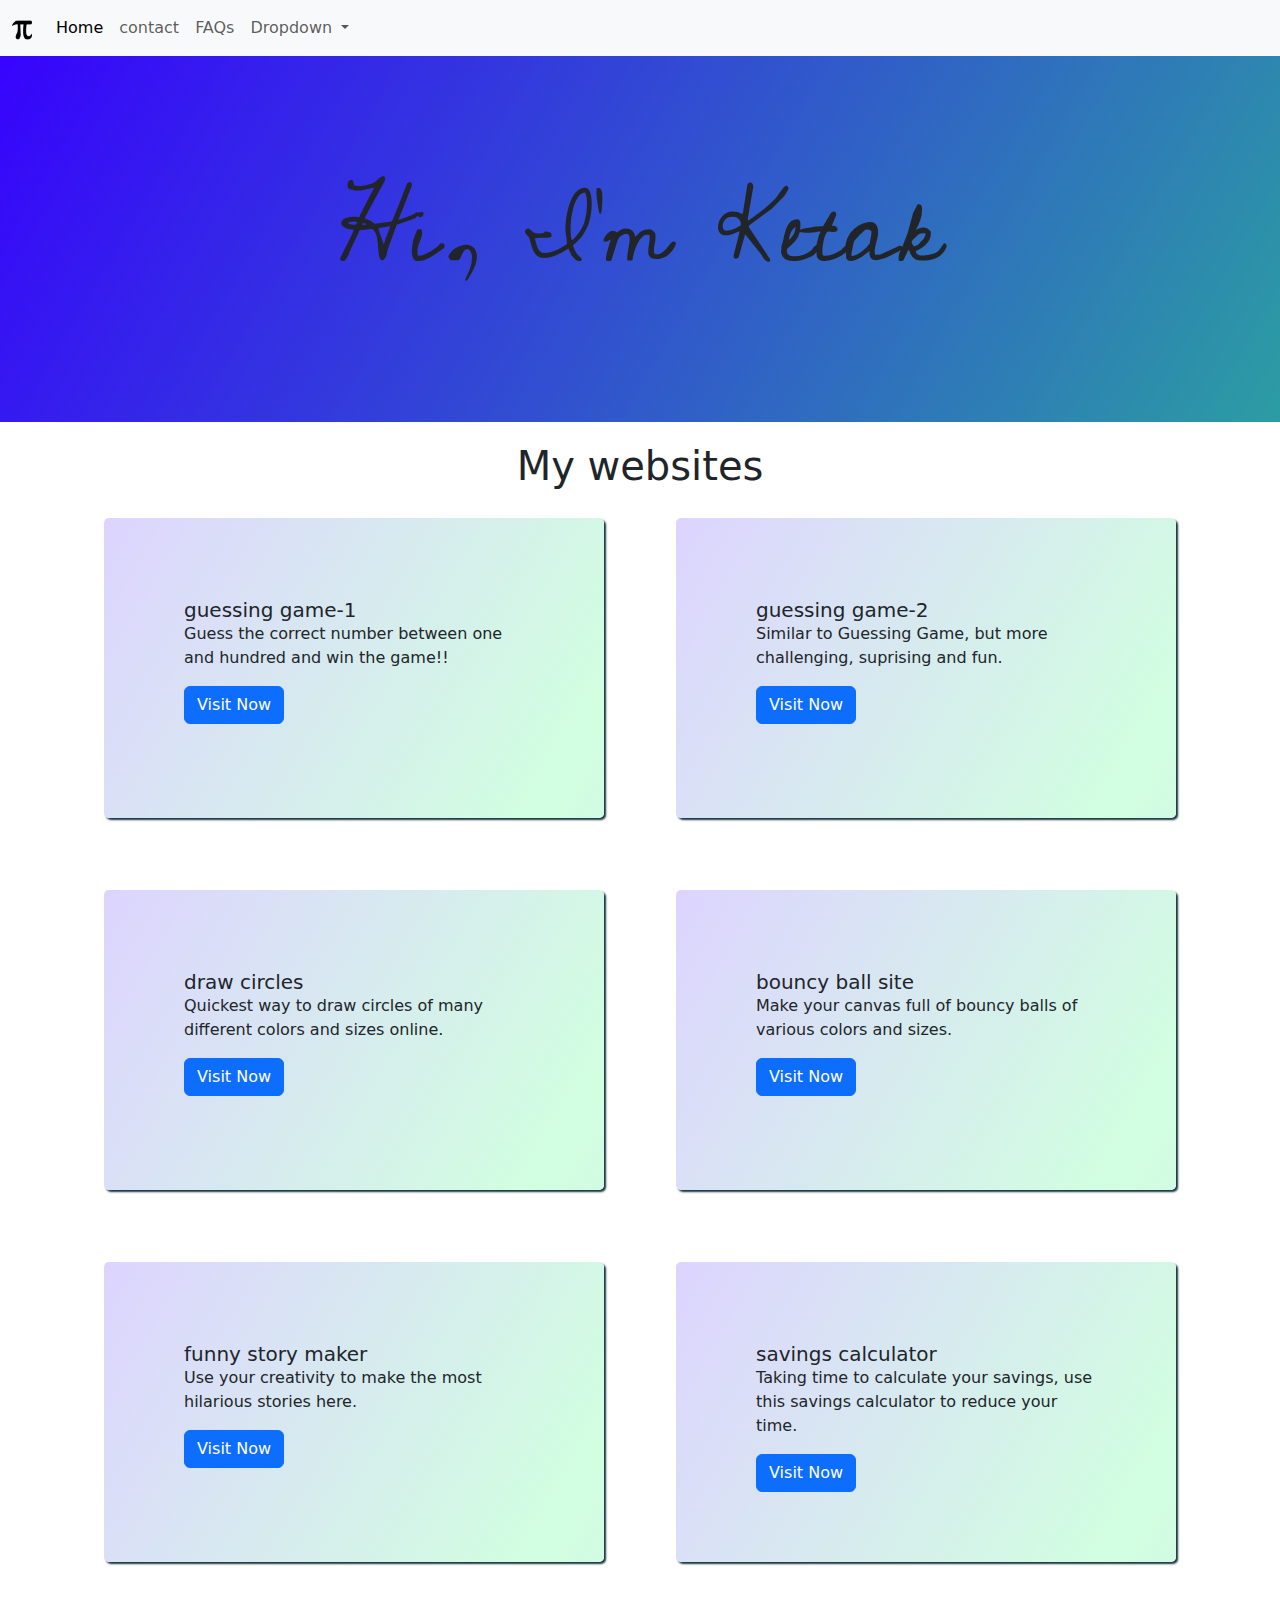
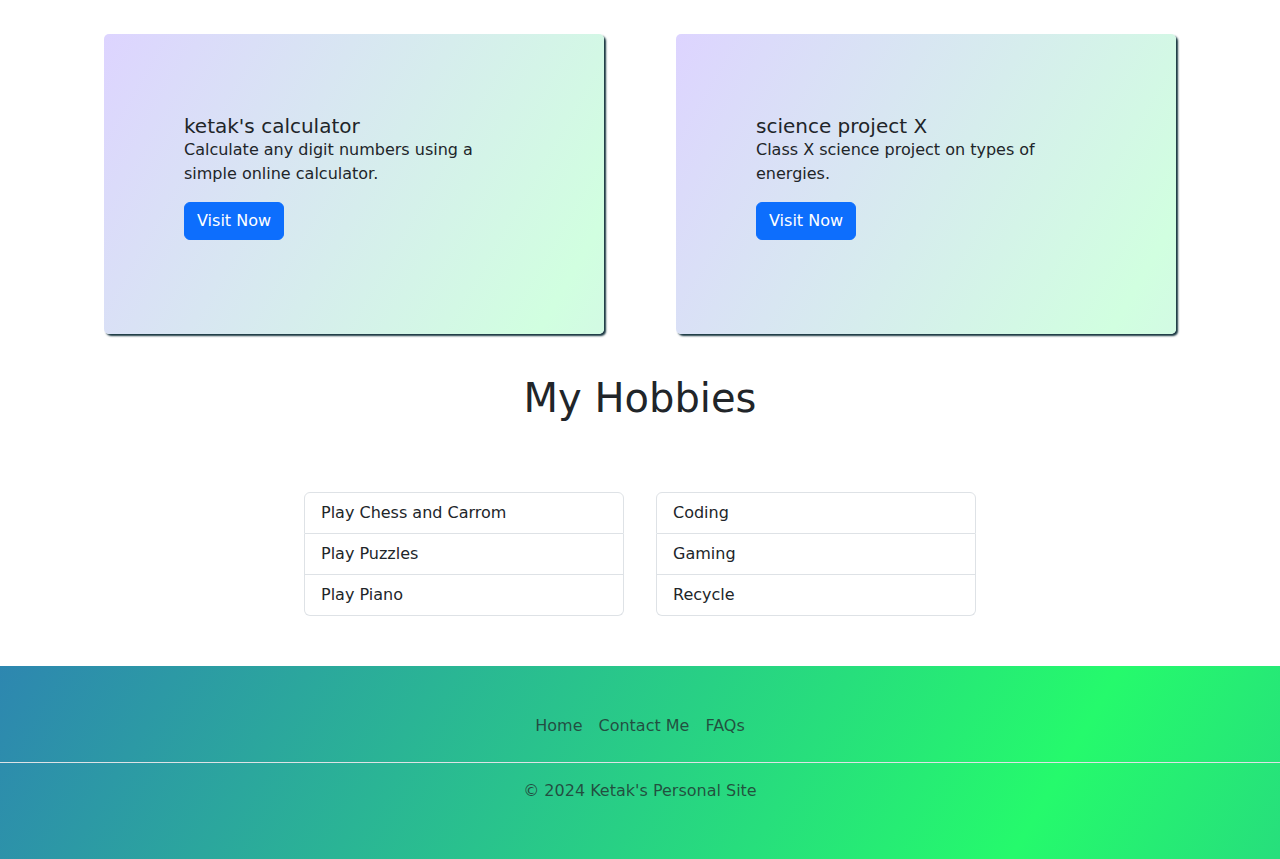
==== commit 1e1674ed: "Update index.html" ====
--- a/index.html
+++ b/index.html
@@ -59,42 +59,42 @@
     <div class="grid-container">
         <div class="item">
           <h5 class="card-title">guessing game-1</h5>
-          <p class="card-text">Some quick example text to build on the card title and make up the bulk of the card's content.</p>
+          <p class="card-text">Guess the correct number between one and hundred and win the game!!</p>
       <a href="guessing game.html" class="btn btn-primary">Visit Now</a>
         </div>
         <div class="item">
           <h5 class="card-title">guessing game-2</h5>
-          <p class="card-text">Some quick example text to build on the card title and make up the bulk of the card's content.</p>
+          <p class="card-text">Similar to Guessing Game, but more challenging, suprising and fun.</p>
       <a href="guessing game 2.html" class="btn btn-primary">Visit Now</a>
         </div>
         <div class="item">
           <h5 class="card-title">draw circles</h5>
-          <p class="card-text">Some quick example text to build on the card title and make up the bulk of the card's content.</p>
+          <p class="card-text">Quickest way to draw circles of many different colors and sizes online.</p>
       <a href="draw.html" class="btn btn-primary">Visit Now</a>
         </div>
         <div class="item">
           <h5 class="card-title">bouncy ball site</h5>
-          <p class="card-text">Some quick example text to build on the card title and make up the bulk of the card's content.</p>
+          <p class="card-text">Make your canvas full of bouncy balls of various colors and sizes.</p>
       <a href="bouncy balls.html" class="btn btn-primary">Visit Now</a>
         </div>
         <div class="item">
           <h5 class="card-title">funny story maker</h5>
-          <p class="card-text">Some quick example text to build on the card title and make up the bulk of the card's content.</p>
+          <p class="card-text">Use your creativity to make the most hilarious stories here.</p>
       <a href="funny story maker.html" class="btn btn-primary">Visit Now</a>
         </div>
         <div class="item">
           <h5 class="card-title">savings calculator</h5>
-          <p class="card-text">Some quick example text to build on the card title and make up the bulk of the card's content.</p>
+          <p class="card-text">Taking time to calculate your savings, use this savings calculator to reduce your time.</p>
       <a href="calculator.html" class="btn btn-primary">Visit Now</a>
         </div>
         <div class="item">
           <h5 class="card-title">ketak's calculator</h5>
-          <p class="card-text">Some quick example text to build on the card title and make up the bulk of the card's content.</p>
+          <p class="card-text">Calculate any digit numbers using a simple online calculator.</p>
       <a href="Ketak's calculator.html" class="btn btn-primary">Visit Now</a>
         </div> 
         <div class="item">
           <h5 class="card-title">science project X</h5>
-          <p class="card-text">Some quick example text to build on the card title and make up the bulk of the card's content.</p>
+          <p class="card-text">Class X science project on types of energies.</p>
       <a href="science project.html" class="btn btn-primary">Visit Now</a>
         </div>
     </div>
--- a/style.css
+++ b/style.css
@@ -14,21 +14,6 @@
   100% {
     background-position: 0% 50%;
   }
-}
-.profile{
-  display:flex;
-  justify-content: center;
-  align-items: center;
-  margin:100px 0px 100px 0px ;
-}
-@media (max-width:576px){
-  .profile{margin: 200px;}
-  .profile > img{margin-right:120px}
-  .card{margin-left:140px;}
-  .title{margin-right: 200px;}
-}
-.profile > p{
-  font-size: 3em;   
 }
 .mid{
   background-color: #f8f9fa;
@@ -49,14 +34,6 @@
   display:grid;
   justify-content: center;
   align-items: center;
-}
-.title{
-  text-align: center;
-  padding: 20px;
-  padding-bottom:0%;
-}
-.space{
-  margin: 20px;
 }
 #imgCanvas{
  background-color: white;
@@ -109,10 +86,55 @@
 .btn-primary:hover{
   box-shadow:5px 5px 5px rgb(75, 98, 105);
 }
+.hobbies{
+  display: grid;
+  grid-template-columns: auto auto;
+  column-gap: 2em;
+  row-gap: 2em;
+  justify-content: center;
+  padding: 50px;
+}
+.hobbies-table{
+  width: 20em;
+}
+h1{
+  text-align: center;
+  padding: 20px;
+  padding-bottom: 0%;
+}
+.form{
+  margin: 100px;
+  padding: 20px;
+}
+#contact{
+  font-size: 3em;
+}
+.form-container{
+  display: grid;
+  grid-template-columns: auto auto;
+  column-gap: 2em;
+  row-gap: 2em;
+  justify-content: center;
+  padding: 50px;
+}
+.mb-3 > .btn-primary{
+  margin: 20px 20px 20px 0px;
+}
+textarea{
+  border-radius: 5px;
+  border-color: darkgrey;
+}
 @media (max-width:992px){
   .grid-container{
     display: grid;
     grid-template-columns: auto ;
+  }
+  .form-container{
+    display: grid;
+    grid-template-columns: auto ;
+  }
+  .hobbies-table{
+    width: 15em;
   }
 }
 @media (max-width:576px){
@@ -124,4 +146,7 @@
     height: 250px;
     width: 400px;
   }
+  .hobbies-table{
+    width: 10em;
+  }
 }
